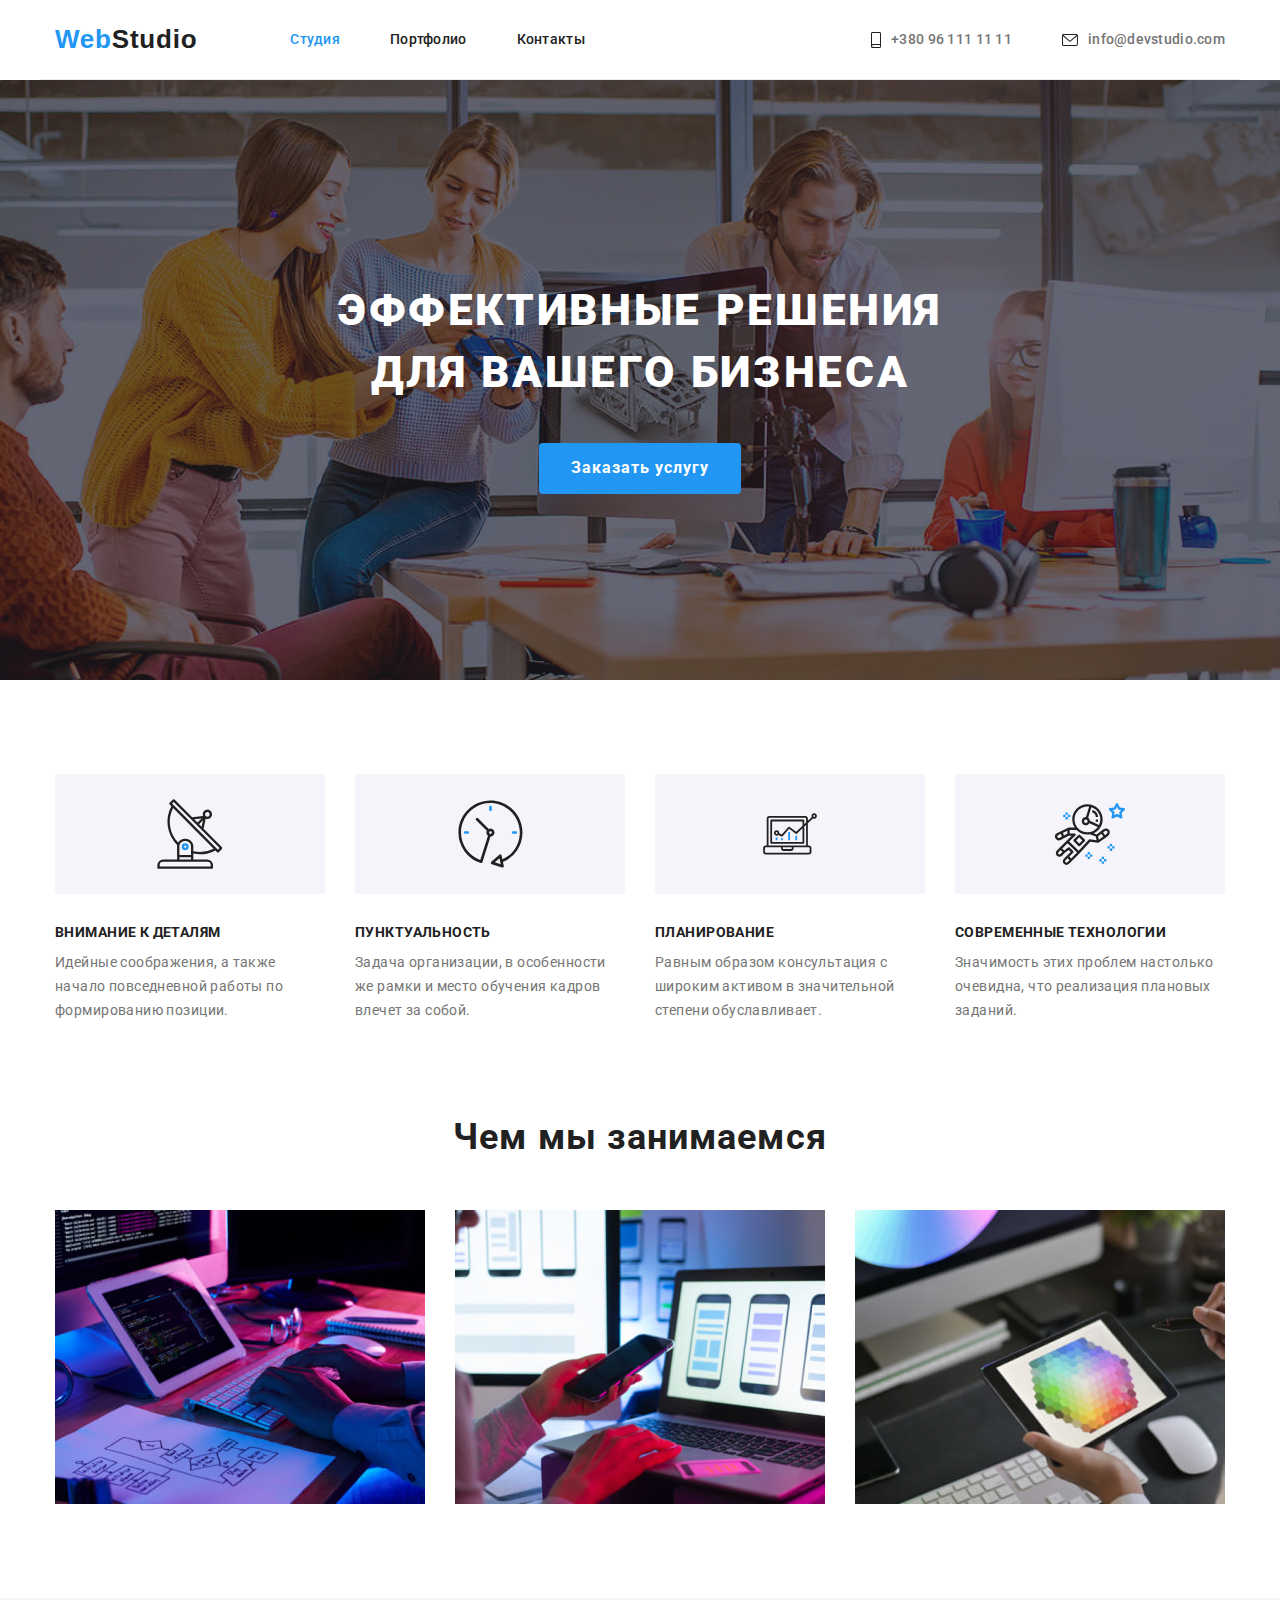
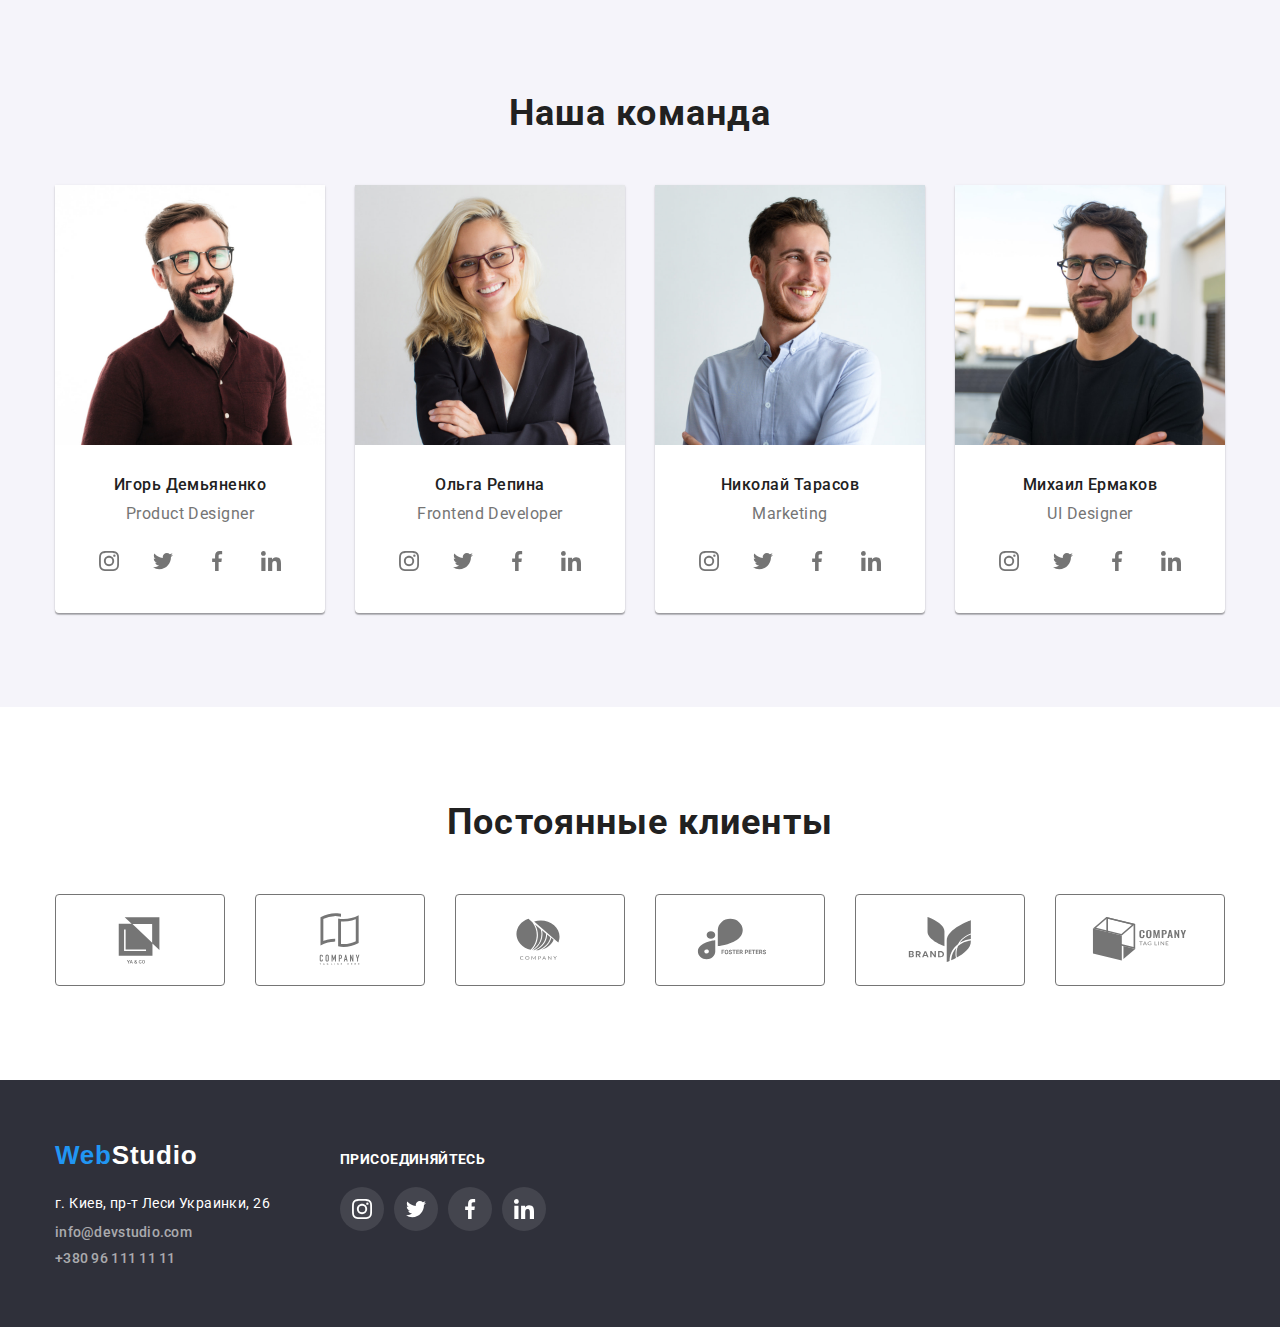
==== index.html @ aa0b72be "Initial commit" ====
<!DOCTYPE html>
<html lang="ru">
  <head>
    <link rel="preconnect" href="https://fonts.googleapis.com" />
    <link rel="preconnect" href="https://fonts.gstatic.com" crossorigin />
    <link
      href="https://fonts.googleapis.com/css2?family=Raleway:wght@700&family=Roboto:wght@400;500;700;900&display=swap"
      rel="stylesheet"
    />
    <link
      rel="stylesheet"
      href="https://cdnjs.cloudflare.com/ajax/libs/modern-normalize/1.1.0/modern-normalize.css"
      integrity="sha512-Y0MM+V6ymRKN2zStTqzQ227DWhhp4Mzdo6gnlRnuaNCbc+YN/ZH0sBCLTM4M0oSy9c9VKiCvd4Jk44aCLrNS5Q=="
      crossorigin="anonymous"
      referrerpolicy="no-referrer"
    />
    <link rel="stylesheet" href="./css/styles.css" />
    <title>WebStudio - Студия дизайна</title>
  </head>
  <body>
    <header class="header container header-container">
      <!-- <div class="container header-container"> -->
      <nav class="header navigation">
        <a class="logo link header" href="/"
          >Web<span class="header-logo">Studio</span></a
        >
        <ul class="header navigation cards">
          <li class="header navigation card">
            <a class="link current" href="index.html">Студия</a>
          </li>
          <li class="header navigation card">
            <a class="link" href="portfolio.html">Портфолио</a>
          </li>
          <li class="header navigation card">
            <a class="link" href="">Контакты</a>
          </li>
        </ul>
      </nav>
      <ul class="header contacts cards">
        <li class="header contacts card">
          <a class="link" href="tel:+380961111111">
            <svg class="contact-icon" width="10" height="16">
              <use href="./images/icons.svg#icon-smartphone"></use>
            </svg>
            +380 96 111 11 11</a
          >
        </li>
        <li class="header contacts card">
          <a class="link" href="mailto:info@devstudio.com">
            <svg class="contact-icon" width="16" height="12">
              <use href="./images/icons.svg#icon-envelope"></use>
            </svg>
            info@devstudio.com</a
          >
        </li>
      </ul>
      <!-- </div> -->
    </header>

    <main>
      <section class="hero">
        <div class="container container-hero">
          <h1 class="hero-title">Эффективные решения для вашего бизнеса</h1>
          <button class="hero-btn" type="button">Заказать услугу</button>
        </div>
      </section>
      <section class="strength-section">
        <div class="container">
          <ul class="strength cards">
            <li class="strength card">
              <div class="strength-div-block">
                <svg class="strength-icon" width="65.32" height="70">
                  <use href="./images/icons.svg#icon-antena"></use>
                </svg>
              </div>
              <h3 class="strength card title">Внимание к деталям</h3>
              <p class="strength card text">
                Идейные соображения, а также начало повседневной работы по
                формированию позиции.
              </p>
            </li>
            <li class="strength card">
              <div class="strength-div-block">
                <svg class="strength-icon" width="66.96" height="70">
                  <use href="./images/icons.svg#icon-clock"></use>
                </svg>
              </div>
              <h3 class="strength card title">Пунктуальность</h3>
              <p class="strength card text">
                Задача организации, в особенности же рамки и место обучения
                кадров влечет за собой.
              </p>
            </li>
            <li class="strength card">
              <div class="strength-div-block">
                <svg class="strength-icon" width="70" height="53.69">
                  <use href="./images/icons.svg#icon-diagram"></use>
                </svg>
              </div>
              <h3 class="strength card title">Планирование</h3>
              <p class="strength card text">
                Равным образом консультация с широким активом в значительной
                степени обуславливает.
              </p>
            </li>
            <li class="strength card">
              <div class="strength-div-block">
                <svg class="strength-icon" width="70" height="70">
                  <use href="./images/icons.svg#icon-astronaut"></use>
                </svg>
              </div>
              <h3 class="strength card title">Современные технологии</h3>
              <p class="strength card text">
                Значимость этих проблем настолько очевидна, что реализация
                плановых заданий.
              </p>
            </li>
          </ul>
        </div>
      </section>
      <section class="we-do we-do-section">
        <div class="container">
          <h2 class="we-do title">Чем мы занимаемся</h2>
          <ul class="we-do cards">
            <li class="we-do card">
              <img
                src="./images/programming.jpg"
                alt="программирование"
                width="370"
              />
            </li>
            <li class="we-do card">
              <img
                src="./images/webaplication.jpg"
                alt="мобильные приложения"
                width="370"
              />
            </li>
            <li class="we-do card">
              <img src="./images/design.jpg" alt="дизайн" width="370" />
            </li>
          </ul>
        </div>
      </section>
      <section class="team team-section">
        <div class="container">
          <h2 class="team title">Наша команда</h2>
          <ul class="team cards">
            <li class="team card item">
              <img
                class="team card img"
                src="./images/igor.jpg"
                alt=""
                width="270"
              />
              <div class="team-card-content">
                <h3 class="team card title">Игорь Демьяненко</h3>
                <p class="team card text">Product Designer</p>
                <ul class="socials list">
                  <li class="socials-item">
                    <a
                      class="socials-link link"
                      href=""
                      target="_blank"
                      rel="noopener noreferrer"
                      aria-label="иконка Instagram"
                    >
                      <svg class="socials-icon" width="20" height="20">
                        <use href="./images/icons.svg#icon-instagram"></use>
                      </svg>
                    </a>
                  </li>
                  <li class="socials-item">
                    <a
                      class="socials-link link"
                      href=""
                      target="_blank"
                      rel="noopener noreferrer"
                      aria-label="иконка Twitter"
                    >
                      <svg class="socials-icon" width="20" height="20">
                        <use href="./images/icons.svg#icon-twitter"></use>
                      </svg>
                    </a>
                  </li>
                  <li class="socials-item">
                    <a
                      class="socials-link link"
                      href=""
                      target="_blank"
                      rel="noopener noreferrer"
                      aria-label="иконка Facebook"
                    >
                      <svg class="socials-icon" width="20" height="20">
                        <use href="./images/icons.svg#icon-facebook"></use>
                      </svg>
                    </a>
                  </li>
                  <li class="socials-item">
                    <a
                      class="socials-link link"
                      href=""
                      target="_blank"
                      rel="noopener noreferrer"
                      aria-label="иконка Linkedin"
                    >
                      <svg class="socials-icon" width="20" height="20">
                        <use href="./images/icons.svg#icon-linkedin"></use>
                      </svg>
                    </a>
                  </li>
                </ul>
              </div>
            </li>
            <li class="team card item">
              <img
                class="team card img"
                src="./images/olga.jpg"
                alt=""
                width="270"
              />
              <div class="team-card-content">
                <h3 class="team card title">Ольга Репина</h3>
                <p class="team card text">Frontend Developer</p>
                <ul class="socials list">
                  <li class="socials-item">
                    <a
                      class="socials-link link"
                      href=""
                      target="_blank"
                      rel="noopener noreferrer"
                      aria-label="иконка Instagram"
                    >
                      <svg class="socials-icon" width="20" height="20">
                        <use href="./images/icons.svg#icon-instagram"></use>
                      </svg>
                    </a>
                  </li>
                  <li class="socials-item">
                    <a
                      class="socials-link link"
                      href=""
                      target="_blank"
                      rel="noopener noreferrer"
                      aria-label="иконка Twitter"
                    >
                      <svg class="socials-icon" width="20" height="20">
                        <use href="./images/icons.svg#icon-twitter"></use>
                      </svg>
                    </a>
                  </li>
                  <li class="socials-item">
                    <a
                      class="socials-link link"
                      href=""
                      target="_blank"
                      rel="noopener noreferrer"
                      aria-label="иконка Facebook"
                    >
                      <svg class="socials-icon" width="20" height="20">
                        <use href="./images/icons.svg#icon-facebook"></use>
                      </svg>
                    </a>
                  </li>
                  <li class="socials-item">
                    <a
                      class="socials-link link"
                      href=""
                      target="_blank"
                      rel="noopener noreferrer"
                      aria-label="иконка Linkedin"
                    >
                      <svg class="socials-icon" width="20" height="20">
                        <use href="./images/icons.svg#icon-linkedin"></use>
                      </svg>
                    </a>
                  </li>
                </ul>
              </div>
            </li>
            <li class="team card item">
              <img
                class="team card img"
                src="./images/nikolaj.jpg"
                alt=""
                width="270"
              />
              <div class="team-card-content">
                <h3 class="team card title">Николай Тарасов</h3>
                <p class="team card text">Marketing</p>
                <ul class="socials list">
                  <li class="socials-item">
                    <a
                      class="socials-link link"
                      href=""
                      target="_blank"
                      rel="noopener noreferrer"
                      aria-label="иконка Instagram"
                    >
                      <svg class="socials-icon" width="20" height="20">
                        <use href="./images/icons.svg#icon-instagram"></use>
                      </svg>
                    </a>
                  </li>
                  <li class="socials-item">
                    <a
                      class="socials-link link"
                      href=""
                      target="_blank"
                      rel="noopener noreferrer"
                      aria-label="иконка Twitter"
                    >
                      <svg class="socials-icon" width="20" height="20">
                        <use href="./images/icons.svg#icon-twitter"></use>
                      </svg>
                    </a>
                  </li>
                  <li class="socials-item">
                    <a
                      class="socials-link link"
                      href=""
                      target="_blank"
                      rel="noopener noreferrer"
                      aria-label="иконка Facebook"
                    >
                      <svg class="socials-icon" width="20" height="20">
                        <use href="./images/icons.svg#icon-facebook"></use>
                      </svg>
                    </a>
                  </li>
                  <li class="socials-item">
                    <a
                      class="socials-link link"
                      href=""
                      target="_blank"
                      rel="noopener noreferrer"
                      aria-label="иконка Linkedin"
                    >
                      <svg class="socials-icon" width="20" height="20">
                        <use href="./images/icons.svg#icon-linkedin"></use>
                      </svg>
                    </a>
                  </li>
                </ul>
              </div>
            </li>
            <li class="team card item">
              <img
                class="team card img"
                src="./images/mikhail.jpg"
                alt=""
                width="270"
              />
              <div class="team-card-content">
                <h3 class="team card title">Михаил Ермаков</h3>
                <p class="team card text">UI Designer</p>
                <ul class="socials list">
                  <li class="socials-item">
                    <a
                      class="socials-link link"
                      href=""
                      target="_blank"
                      rel="noopener noreferrer"
                      aria-label="иконка Instagram"
                    >
                      <svg class="socials-icon" width="20" height="20">
                        <use href="./images/icons.svg#icon-instagram"></use>
                      </svg>
                    </a>
                  </li>
                  <li class="socials-item">
                    <a
                      class="socials-link link"
                      href=""
                      target="_blank"
                      rel="noopener noreferrer"
                      aria-label="иконка Twitter"
                    >
                      <svg class="socials-icon" width="20" height="20">
                        <use href="./images/icons.svg#icon-twitter"></use>
                      </svg>
                    </a>
                  </li>
                  <li class="socials-item">
                    <a
                      class="socials-link link"
                      href=""
                      target="_blank"
                      rel="noopener noreferrer"
                      aria-label="иконка Facebook"
                    >
                      <svg class="socials-icon" width="20" height="20">
                        <use href="./images/icons.svg#icon-facebook"></use>
                      </svg>
                    </a>
                  </li>
                  <li class="socials-item">
                    <a
                      class="socials-link link"
                      href=""
                      target="_blank"
                      rel="noopener noreferrer"
                      aria-label="иконка Linkedin"
                    >
                      <svg class="socials-icon" width="20" height="20">
                        <use href="./images/icons.svg#icon-linkedin"></use>
                      </svg>
                    </a>
                  </li>
                </ul>
              </div>
            </li>
          </ul>
        </div>
      </section>
      <section class="clients-section">
        <div class="container">
          <h2 class="clients title">Постоянные клиенты</h2>
          <ul class="clients list">
            <li class="clients-item">
              <a class="clients-link" href="">
                <svg class="clients-icon" width="106" height="60">
                  <use href="./images/icons.svg#icon-Logo1"></use>
                </svg>
              </a>
            </li>
            <li class="clients-item">
              <a class="clients-link" href="">
                <svg class="clients-icon" width="106" height="60">
                  <use href="./images/icons.svg#icon-Logo2"></use>
                </svg>
              </a>
            </li>
            <li class="clients-item">
              <a class="clients-link" href="">
                <svg class="clients-icon" width="106" height="60">
                  <use href="./images/icons.svg#icon-Logo3"></use>
                </svg>
              </a>
            </li>
            <li class="clients-item">
              <a class="clients-link" href="">
                <svg class="clients-icon" width="106" height="60">
                  <use href="./images/icons.svg#icon-Logo4"></use>
                </svg>
              </a>
            </li>
            <li class="clients-item">
              <a class="clients-link" href="">
                <svg class="clients-icon" width="106" height="60">
                  <use href="./images/icons.svg#icon-Logo5"></use>
                </svg>
              </a>
            </li>
            <li class="clients-item">
              <a class="clients-link" href="">
                <svg class="clients-icon" width="106" height="60">
                  <use href="./images/icons.svg#icon-Logo6"></use>
                </svg>
              </a>
            </li>
          </ul>
        </div>
      </section>
    </main>
    <footer class="bttm">
      <div class="container footer-container">
        <div class="footer-container-adress">
          <a class="logo link footer" href="/"
            >Web<span class="footer-logo">Studio</span></a
          >
          <address class="footer-adress">
            г. Киев, пр-т Леси Украинки, 26
          </address>
          <ul class="footer contacts cards">
            <li class="footer contacts card">
              <a class="link" href="mailto:info@devstudio.com"
                >info@devstudio.com</a
              >
            </li>
            <li class="footer contacts card">
              <a class="link" href="tel:+380961111111">+380 96 111 11 11</a>
            </li>
          </ul>
        </div>
        <div class="footer-container-socials">
          <h3 class="footer-social-title">присоединяйтесь</h3>
          <ul class="footer socials list">
            <li class="footer-socials-item">
              <a
                class="footer-socials-link link"
                href=""
                target="_blank"
                rel="noopener noreferrer"
                aria-label="иконка Instagram"
              >
                <svg class="footer-socials-icon" width="20" height="20">
                  <use href="./images/icons.svg#icon-instagram"></use>
                </svg>
              </a>
            </li>
            <li class="footer-socials-item">
              <a
                class="footer-socials-link link"
                href=""
                target="_blank"
                rel="noopener noreferrer"
                aria-label="иконка Twitter"
              >
                <svg class="footer-socials-icon" width="20" height="20">
                  <use href="./images/icons.svg#icon-twitter"></use>
                </svg>
              </a>
            </li>
            <li class="footer-socials-item">
              <a
                class="footer-socials-link link"
                href=""
                target="_blank"
                rel="noopener noreferrer"
                aria-label="иконка Facebook"
              >
                <svg class="footer-socials-icon" width="20" height="20">
                  <use href="./images/icons.svg#icon-facebook"></use>
                </svg>
              </a>
            </li>
            <li class="footer-socials-item">
              <a
                class="footer-socials-link link"
                href=""
                target="_blank"
                rel="noopener noreferrer"
                aria-label="иконка Linkedin"
              >
                <svg class="footer-socials-icon" width="20" height="20">
                  <use href="./images/icons.svg#icon-linkedin"></use>
                </svg>
              </a>
            </li>
          </ul>
        </div>
      </div>
    </footer>
  </body>
</html>
---- css/styles.css ----
:root {
  --text-color: #212121;
  --active-color: #2196f3;
  --button-background: #f5f4fa;
  --button-txt: #fff;
  --dark-background: #2f303a;
  --ordinary-text: #757575;
  --works-border: #eeeeee;
  --header-border: #ececec;
}

/* border-box all over this hw*/
*,
*::before,
*::after {
  box-sizing: border-box;
}

body {
  color: var(--text-color);
  font-family: "Roboto", sans-serif;
}

/* title, text, background and other */
.we-do.title,
.team.title {
  font-weight: 700;
  font-size: 36px;
  line-height: 1.2;
  text-align: center;
  letter-spacing: 0.03em;
}
.team.card.title {
  font-weight: 500;
  font-size: 16px;
  line-height: 1.2;
  text-align: center;
  letter-spacing: 0.03em;
}
.team.card.text {
  /* display: inline-block;
  min-width:270px; */
  font-size: 16px;
  line-height: 1.2;
  text-align: center;
  letter-spacing: 0.03em;
  text-transform: none;
  color: var(--ordinary-text);
  margin-bottom: 16px;
}
.hero-title {
  font-weight: 900;
  font-size: 44px;
  line-height: 1.4;
  text-align: center;
  letter-spacing: 0.06em;
  text-transform: uppercase;
}
.strength.card.text {
  font-size: 14px;
  line-height: 1.7;
  letter-spacing: 0.03em;
  color: var(--ordinary-text);
}

.tile-title {
  font-weight: 700;
  font-size: 18px;
  line-height: 2;
  letter-spacing: 0.06em;
  color: var(--text-color);
}
.works.card.text {
  font-size: 16px;
  line-height: 1.9;
  letter-spacing: 0.03em;
  color: var(--ordinary-text);
}

.card {
  list-style-type: none;
}
.bttm {
  background-color: var(--dark-background);
}
.bttm,
.hero {
  /* background-color: var(--dark-background); */
  color: var(--button-txt);
}
.hero {
  margin-left:auto;
  margin-right: auto;
  max-width: 1600px;
  height: 600px;
  background-image: 
  linear-gradient(to right,rgba(47, 48, 58, 0.4),rgba(47, 48, 58, 0.4)),
  url(../images/Imghero-2.jpg);
  background-repeat: no-repeat;
  background-position: center;
}
.strength.card.title {
  font-weight: 700;
  font-size: 14px;
  line-height: 1.2;
  letter-spacing: 0.03em;
}

.hero-title,
.strength.card.title {
  text-transform: uppercase;
}

/*all that connected to links*/
.header.contacts.card > .link {
  color: var(--ordinary-text);
}
.footer.contacts.card > .link:hover,
.footer.contacts.card > .link:focus,
.header.contacts.card > .link:hover,
.header.contacts.card > .link:focus,
.link:hover,
.link:focus,
.link.current {
  color: var(--active-color);
  --color1: var(--active-color);
}
.footer.contacts.card > .link {
  color: rgba(255, 255, 255, 0.6);
}
.link {
  display: flex;
  align-items: center;
  color: var(--text-color);
  text-decoration: none;
  font-weight: 500;
  font-size: 14px;
  line-height: 1.2;
  letter-spacing: 0.02em;
}
.logo-link {
  text-decoration: none;
}

/* all about logo*/
.logo,
.header-logo,
.footer-logo {
  font-family: "Ralway", sans-serif;
  font-weight: 700;
  font-size: 26px;
  line-height: 1.2;
  letter-spacing: 0.03em;
}
.logo {
  color: var(--active-color);
}
.header-logo {
  color: var(--text-color);
}
.footer-logo {
  color: var(--button-txt);
}

/* all about header and footer */
.header .card.footer .card {
  font-weight: 500;
  font-size: 14px;
  line-height: 1.2;
  letter-spacing: 0.02em;
}
.footer .card {
  font-size: 14px;
  line-height: 1.7;
  letter-spacing: 0.03em;
}
.footer-adress {
  font-style: normal;
  font-size: 14px;
  line-height: 1.7;
  letter-spacing: 0.03em;
  color: var(--button-txt);
}

/* all about buttons */
.btn,
.hero-btn {
  font-family: inherit;
  font-weight: 500;
  font-size: 16px;
  line-height: 1.6;
  text-align: center;
  letter-spacing: 0.03em;
  background-color: var(--button-background);
  border: 0px;
  border-radius: 4px;
  cursor: pointer;
}
.btn:hover,
.btn:focus,
.hero-btn {
  background-color: var(--active-color);
  color: var(--button-txt);
}
.btn:hover,
.btn:focus {
  box-shadow: 0px 3px 1px rgba(0, 0, 0, 0.1), 0px 1px 2px rgba(0, 0, 0, 0.08),
    0px 2px 2px rgba(0, 0, 0, 0.12);
}
.hero-btn {
  font-family: inherit;
  font-weight: 700;
  font-size: 16px;
  line-height: 1.9;
  text-align: center;
  letter-spacing: 0.06em;
  color: var(--button-txt);
}

/* для домашнего задания номер 3*/
/* styles for index.html */
h1,
h2,
h3,
h4,
h5,
h6,
p {
  margin: 0;
}

ul {
  list-style: none;
  padding: 0;
  margin: 0;
}

img {
  display: block;
}
.container {
  /* outline: solid tomato; */
  width: 1200px;
  padding-left: 15px;
  padding-right: 15px;
  margin: 0 auto;
}
.header-container {
  display: flex;
  align-items: center;
  border-bottom: 1px solid var(--header-border);
}
.header.navigation {
  display: flex;
  align-items: center;
}
.logo.link.header {
  padding-top: 24px;
  padding-bottom: 24px;
  margin-right: 93px;
}

.header.navigation.card {
  margin-right: 50px;
}
.header.navigation.card:last-child {
  margin-right: 0px;
}
.header.contacts.cards {
  display: flex;
  margin-left: auto;
}
.header.contacts.card {
  margin-right: 50px;
}
.header.contacts.card:last-child {
  margin-right: 0;
}
.hero {
  padding-top: 200px;
  padding-bottom: 200px;
}

.hero-title {
  width: 696px;
  margin-bottom: 40px;
  margin-left: auto;
  margin-right: auto;
}
.hero-btn {
  display: block;
  padding: 10px 32px;
  margin-left: auto;
  margin-right: auto;
}
.strength-section {
  padding-top: 94px;
  padding-bottom: 94px;
}
.strength.cards {
  display: flex;
}
.strength.card {
  width: 270px;
  margin-right: 30px;
}
.strength.card:last-child {
  margin-right: 0;
}
.strength.card.title {
  display: block;
  margin-bottom: 10px;
}
.we-do.title {
  display: block;
  margin-bottom: 50px;
}
.we-do.cards {
  display: flex;
}
.we-do.card {
  margin-right: 30px;
}
.we-do.card:last-child {
  margin-right: 0;
}
.we-do-section {
  padding-bottom: 94px;
}
.team-section {
  background-color: #f5f4fa;
  padding-top: 94px;
  padding-bottom: 94px;
}
.team.title {
  margin-bottom: 50px;
}
.team.cards {
  display: flex;
}
.team.card.item {
  background-color: var(--button-txt);
  margin-right: 30px;
  box-shadow: 0px 1px 3px rgba(0, 0, 0, 0.12), 0px 1px 1px rgba(0, 0, 0, 0.14),
    0px 2px 1px rgba(0, 0, 0, 0.2);
  border-radius: 0px 0px 4px 4px;
}
.team.card:last-child {
  margin-right: 0;
}
.team-card-content {
  padding-top: 30px;
  padding-bottom: 30px;
}
/* .team.card.img {
  margin-bottom: 30px;
} */
.team.card.title {
  margin-bottom: 10px;
}
/* .team.card.text {
  margin-bottom: 30px;
} */
.bttm {
  padding-top: 60px;
  padding-bottom: 60px;
}
.logo.link.footer {
  display: block;
  margin-bottom: 20px;
}
.footer-adress {
  margin-bottom: 9px;
}
.footer.contacts.card {
  display: block;
  margin-bottom: 9px;
}

.footer.contacts.card:last-child {
  margin-bottom: 0;
}

/* styles for portfolio.html */
.section-works {
  padding-top: 94px;
  padding-bottom: 94px;
}
.works.filters.cards {
  display: flex;
  justify-content: center;
  align-items: center;
}
.works.filters.card {
  margin-right: 8px;
}
.works.filters.card:last-child {
  margin-right: 0;
}
.filter-btn {
  padding-top: 6px;
  padding-right: 22px;
  padding-bottom: 6px;
  padding-left: 22px;
}

.works.cards {
  display: flex;
  flex-wrap: wrap;
  justify-content: center;
  padding-bottom: 56px;
}
.card-border {
  padding-left: 24px;
  padding-right: 24px;
  padding-top: 20px;
  padding-bottom: 20px;
  border-right: 1px solid var(--works-border);
  border-left: 1px solid var(--works-border);
  border-bottom: 1px solid var(--works-border);
}
.works.card.item {
  margin-right: 30px;
  margin-bottom: 30px;
}
.works.card.item:nth-child(3n) {
  margin-right: 0;
}
.works.card.item:nth-last-child(-n + 3) {
  margin-bottom: 0;
}
.tile-title {
  margin-bottom: 4px;
}

/* Home work 4*/
.contacts.card {
  display: flex;
  align-items: center;
  justify-content: center;
}
/* .studio-contacts-link:hover{
  color:var(--active-color);
} */
.contact-icon {
  display: inline-block;
  fill: var(--ordinary-text);
  margin-right: 10px;
}
.socials.list {
  display: flex;
  justify-content: center;
  align-items: center;
}
.socials-item:not(:last-child) {
  margin-right: 10px;
}
.socials-link {
  display: flex;
  align-items: center;
  justify-content: center;

  width: 44px;
  height: 44px;

  background-color: var(--button-txt);
  fill: var(--ordinary-text);

  border-radius: 50%;
}
/* .social-icon{
  fill: var(--ordinary-text);
} */
.socials-link:hover,
.socials-link:focus {
  background-color: var(--active-color);
}
.socials-link:hover .socials-icon,
.socials-link:focus .socials-icon {
  fill: var(--button-txt);
}
.clients.title {
  margin-bottom: 50px;
  font-weight: 700;
  font-size: 36px;
  line-height: 1.2;
  text-align: center;
  letter-spacing: 0.03em;
}

.clients.list {
  display: flex;
  /*   align-items: center;
  justify-content: center; */
}
.clients-link {
  display: flex;
  align-items: center;
  justify-content: center;

  width: 170px;
  height: 92px;

  border: 1px solid var(--ordinary-text);
  border-radius: 4px;
}

.clients-link:hover {
  border-color: var(--active-color);
}

.clients-icon {
  fill: var(--ordinary-text);
}

.clients-link:hover .clients-icon,
.clients-link:focus .clients-icon {
  fill: var(--active-color);
}

.clients-section {
  padding-top: 94px;
  padding-bottom: 94px;
}
.clients-item:not(:last-child) {
  margin-right: 30px;
}
.strength-div-block {
  display: flex;
  /* width: 270px; */
  height: 120px;
  margin-bottom:30px;
  align-items: center;
  justify-content: center;
  border-radius: 4px;
  background: var(--button-background);
}
/* .strength-div-block:not(:last-child) {
  margin-right: 30px;
} */
/* .strength-div-block:not(:last-child) {
  margin-bottom: 30px;
} */
.footer-container {
  display: flex;
  align-items: baseline;
}
.footer-container-adress {
  margin-right: 70px;
}
.footer-social-title {
  /* display: block; */
  /*   font-family: "Roboto", sans-serif;
  font-style: normal; */
  /* padding-top: 12px; */
  margin-bottom: 20px;
  font-weight: 700;
  font-size: 14px;
  line-height: 16px;
  letter-spacing: 0.03em;
  text-transform: uppercase;
}
.footer.socials.list {
  display: flex;
  justify-content: center;
  align-items: center;
}
.footer-socials-item:not(:last-child) {
  margin-right: 10px;
}
.footer-socials-link {
  display: flex;
  align-items: center;
  justify-content: center;

  width: 44px;
  height: 44px;

  background-color: rgba(255, 255, 255, 0.1);
  fill: var(--dark-background);

  border-radius: 50%;
}
.footer-socials-icon {
  fill: var(--button-txt);
}
.footer-socials-link:hover,
.footer-socials-link:focus {
  background-color: var(--active-color);
}
.footer-socials-link:hover .footer-socials-icon,
.footer-socials-link:focus .footer-socials-icon {
  fill: var(--button-txt);
}

.link.works-card-link{
  display: block;
}
.link.works-card-link:hover,
.link.works-card-link:focus {
  box-shadow: 0px 1px 1px rgba(0, 0, 0, 0.12), 0px 4px 4px rgba(0, 0, 0, 0.06),
    1px 4px 6px rgba(0, 0, 0, 0.16);
}
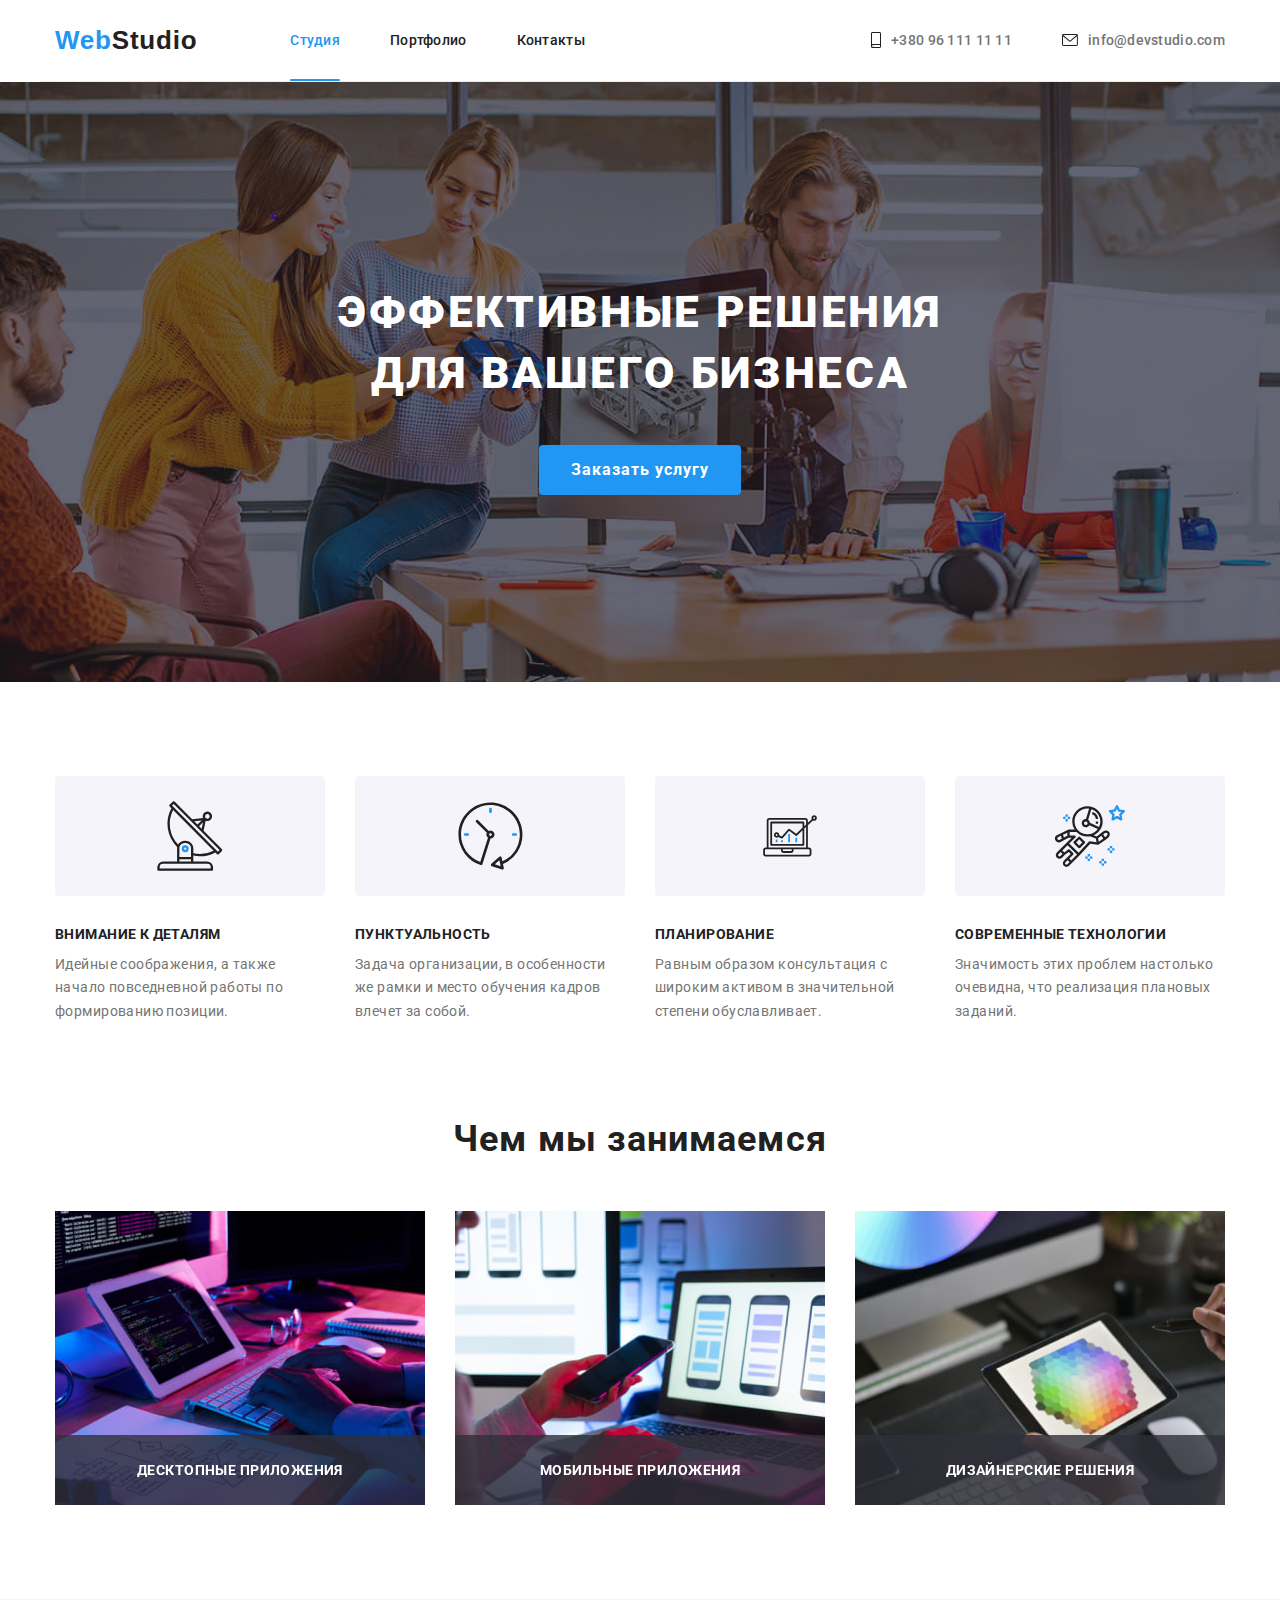
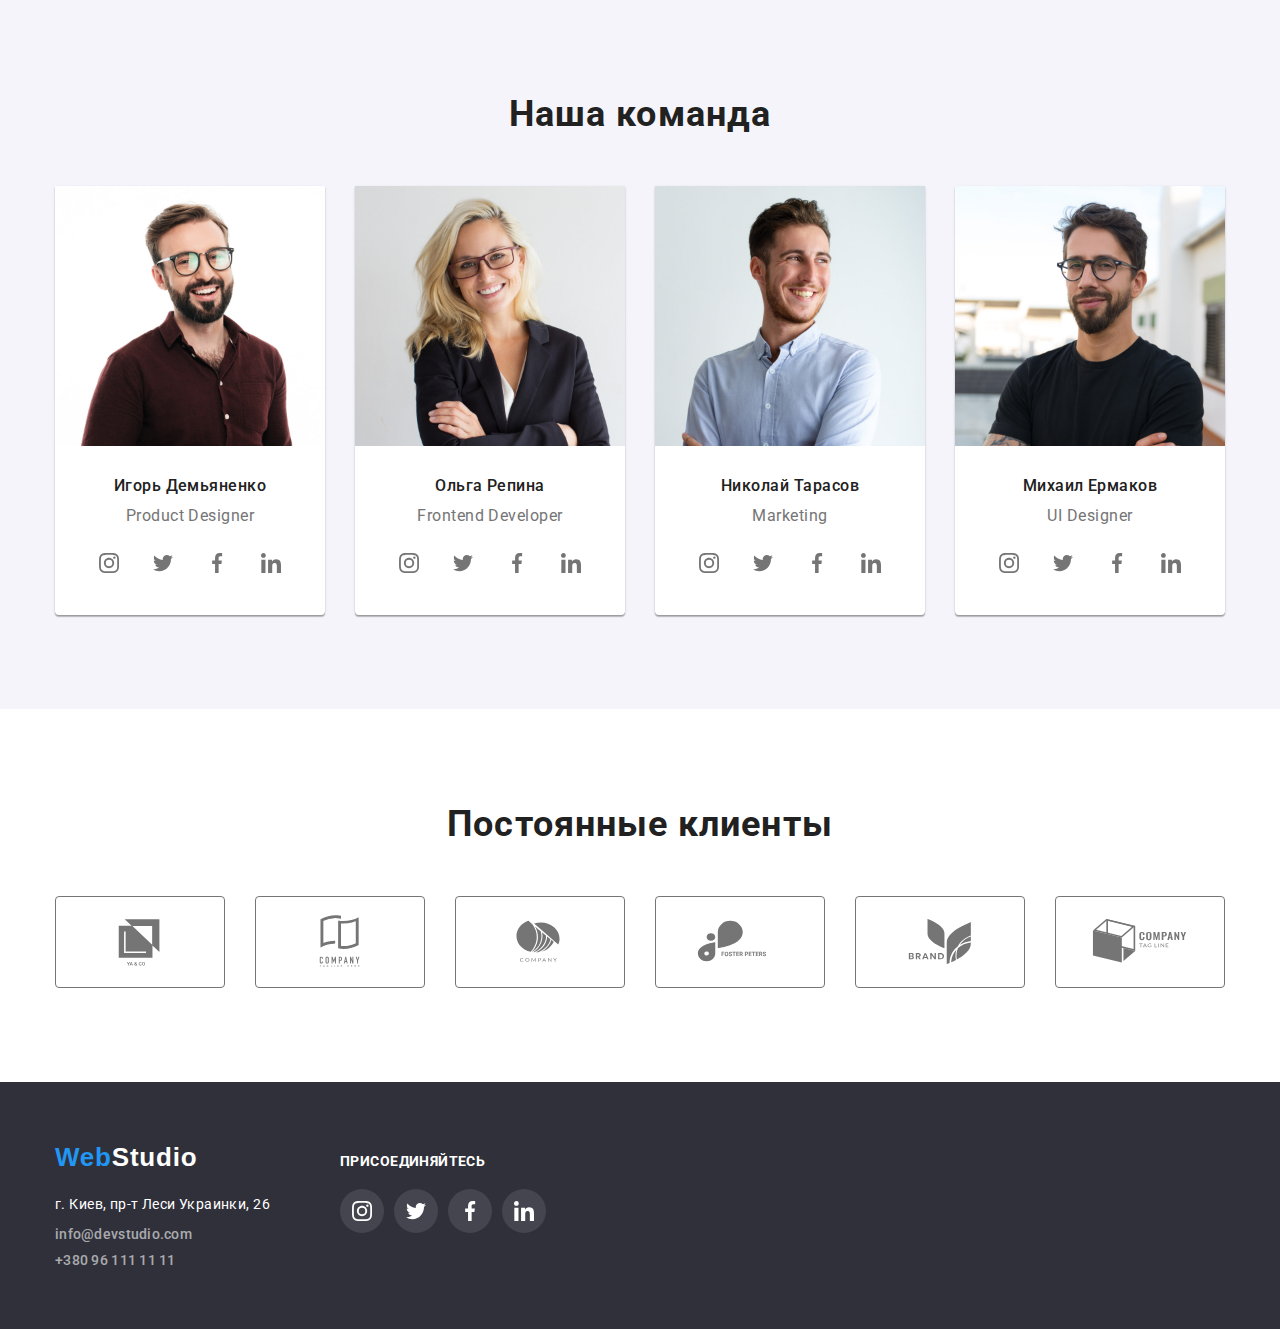
==== commit 961d9a30: "major change" ====
--- a/index.html
+++ b/index.html
@@ -26,19 +26,19 @@
         >
         <ul class="header navigation cards">
           <li class="header navigation card">
-            <a class="link current" href="index.html">Студия</a>
+            <a class="nav-link link current" href="index.html">Студия</a>
           </li>
           <li class="header navigation card">
-            <a class="link" href="portfolio.html">Портфолио</a>
+            <a class="nav-link link" href="portfolio.html">Портфолио</a>
           </li>
           <li class="header navigation card">
-            <a class="link" href="">Контакты</a>
+            <a class="nav-link link" href="">Контакты</a>
           </li>
         </ul>
       </nav>
       <ul class="header contacts cards">
         <li class="header contacts card">
-          <a class="link" href="tel:+380961111111">
+          <a class="contact-link link" href="tel:+380961111111">
             <svg class="contact-icon" width="10" height="16">
               <use href="./images/icons.svg#icon-smartphone"></use>
             </svg>
@@ -46,7 +46,7 @@
           >
         </li>
         <li class="header contacts card">
-          <a class="link" href="mailto:info@devstudio.com">
+          <a class="contact-link link" href="mailto:info@devstudio.com">
             <svg class="contact-icon" width="16" height="12">
               <use href="./images/icons.svg#icon-envelope"></use>
             </svg>
@@ -61,9 +61,14 @@
       <section class="hero">
         <div class="container container-hero">
           <h1 class="hero-title">Эффективные решения для вашего бизнеса</h1>
-          <button class="hero-btn" type="button">Заказать услугу</button>
+          <button data-modal-open class="hero-btn" type="button">Заказать услугу</button>
         </div>
       </section>
+      <div class="modal-backdrop is-hidden" data-modal>
+        <div class="modal-view">
+          <button data-modal-close>close</button>
+        </div>
+      </div>
       <section class="strength-section">
         <div class="container">
           <ul class="strength cards">
@@ -125,9 +130,10 @@
             <li class="we-do card">
               <img
                 src="./images/programming.jpg"
-                alt="программирование"
+                alt="десктопные приложения"
                 width="370"
               />
+              <p class="we-do-card-text">десктопные приложения</p>
             </li>
             <li class="we-do card">
               <img
@@ -135,9 +141,14 @@
                 alt="мобильные приложения"
                 width="370"
               />
+              <p class="we-do-card-text">мобильные приложения</p>
             </li>
             <li class="we-do card">
-              <img src="./images/design.jpg" alt="дизайн" width="370" />
+              <img
+                src="./images/design.jpg" 
+                alt="дизайнерские решения" 
+                width="370" />
+                <p class="we-do-card-text">дизайнерские решения</p>
             </li>
           </ul>
         </div>
@@ -542,5 +553,6 @@
         </div>
       </div>
     </footer>
+    <script src="./js/modal.js"></script>
   </body>
 </html>
--- a/css/styles.css
+++ b/css/styles.css
@@ -37,9 +37,7 @@
   text-align: center;
   letter-spacing: 0.03em;
 }
-.team.card.text {
-  /* display: inline-block;
-  min-width:270px; */
+.team.card.text{
   font-size: 16px;
   line-height: 1.2;
   text-align: center;
@@ -129,7 +127,7 @@
   color: rgba(255, 255, 255, 0.6);
 }
 .link {
-  display: flex;
+  display: block;
   align-items: center;
   color: var(--text-color);
   text-decoration: none;
@@ -261,6 +259,11 @@
 }
 
 .header.navigation.card {
+  /*hw5*/ 
+  display: block;
+/*   padding-top: 32px;
+  padding-bottom:32px; */
+  /*hw5*/
   margin-right: 50px;
 }
 .header.navigation.card:last-child {
@@ -352,15 +355,9 @@
   padding-top: 30px;
   padding-bottom: 30px;
 }
-/* .team.card.img {
-  margin-bottom: 30px;
-} */
 .team.card.title {
   margin-bottom: 10px;
 }
-/* .team.card.text {
-  margin-bottom: 30px;
-} */
 .bttm {
   padding-top: 60px;
   padding-bottom: 60px;
@@ -439,9 +436,7 @@
   align-items: center;
   justify-content: center;
 }
-/* .studio-contacts-link:hover{
-  color:var(--active-color);
-} */
+
 .contact-icon {
   display: inline-block;
   fill: var(--ordinary-text);
@@ -468,9 +463,6 @@
 
   border-radius: 50%;
 }
-/* .social-icon{
-  fill: var(--ordinary-text);
-} */
 .socials-link:hover,
 .socials-link:focus {
   background-color: var(--active-color);
@@ -490,8 +482,6 @@
 
 .clients.list {
   display: flex;
-  /*   align-items: center;
-  justify-content: center; */
 }
 .clients-link {
   display: flex;
@@ -527,7 +517,6 @@
 }
 .strength-div-block {
   display: flex;
-  /* width: 270px; */
   height: 120px;
   margin-bottom:30px;
   align-items: center;
@@ -535,12 +524,7 @@
   border-radius: 4px;
   background: var(--button-background);
 }
-/* .strength-div-block:not(:last-child) {
-  margin-right: 30px;
-} */
-/* .strength-div-block:not(:last-child) {
-  margin-bottom: 30px;
-} */
+
 .footer-container {
   display: flex;
   align-items: baseline;
@@ -549,10 +533,7 @@
   margin-right: 70px;
 }
 .footer-social-title {
-  /* display: block; */
-  /*   font-family: "Roboto", sans-serif;
-  font-style: normal; */
-  /* padding-top: 12px; */
+
   margin-bottom: 20px;
   font-weight: 700;
   font-size: 14px;
@@ -601,3 +582,127 @@
   box-shadow: 0px 1px 1px rgba(0, 0, 0, 0.12), 0px 4px 4px rgba(0, 0, 0, 0.06),
     1px 4px 6px rgba(0, 0, 0, 0.16);
 }
+/* домашнее задание 5*/
+.nav-link{
+  padding-top:32px;
+  padding-bottom:32px;
+}
+
+.header.navigation.card > .link.current{
+  position: relative;
+}
+.header.navigation.card > .link.current::after{
+  position:absolute;
+  bottom:0;
+  left:0;
+
+  content: '';
+  display:block;
+  width:100%;
+  height:2px;
+  background-color:var(--active-color);
+  border-radius:2px;
+}
+.contact-link{
+  display: flex;
+  align-items: center;
+  justify-content: center;
+}
+
+.we-do .card{
+  position: relative;
+}
+
+.we-do.card::before{
+  position:absolute;
+  bottom:0;
+  left:0;
+  content:"";
+  width:100%;
+  display:block;
+  height:70px;
+  margin:0;
+  background-color:rgba(47, 48, 58, 0.8);
+}
+/* .we-do.card {
+  display: flex;
+  align-items:center;
+  justify-content:center;
+} */
+.we-do-card-text{
+position:absolute; 
+width: 100%;
+padding-top:27px;
+padding-bottom:27px;
+bottom:0;
+left:0;
+display:block;
+font-family: 'Roboto';
+font-style: normal;
+font-weight: 700;
+font-size: 14px;
+line-height: 16px;
+text-align: center;
+letter-spacing: 0.03em;
+text-transform: uppercase;
+color:var(--button-txt);
+}
+.work-card-thumb{
+  position:relative;
+  overflow: hidden;
+}
+.work-card-overlay{
+  position: absolute;
+  width: 100%;
+  height:100%;
+  background-color:rgba(33, 150, 243, 0.9);
+  
+  top:0;
+  left:0;
+  
+  transform: translateY(100%);
+  transition: transform 250ms cubic-bezier(0.4, 0, 0.2, 1)
+
+}
+.word-card-overlay-text{
+  display:block;
+  padding-left:24px;
+  padding-top:63px;
+  padding-right:24px;
+  padding-bottom:63px;
+  
+  font-size: 18px;
+  line-height: 1.56;
+  letter-spacing: 0.03em;
+  color:var(--button-txt);
+}
+.work-card-thumb:hover,
+.works-card-link:hover .work-card-overlay,
+.work-card-thumb:focus,
+.works-card-link:focus .work-card-overlay
+{
+  transform: translateY(0);
+}
+.modal-backdrop{
+  position:fixed;
+  top:0;
+  left:0;
+  width: 100%;
+  height: 100%;
+  background-color: rgba(0, 0, 0, 0.2);
+}
+.modal-backdrop.is-hidden{
+  opacity:0;
+  pointer-events: none;
+}
+.modal-view{
+  position:absolute;
+  top:50%;
+  left:50%;
+  transform:translate(-50%,-50%);
+
+  width: 528px;
+  height: 581px;
+
+  background-color:var(--button-txt)
+}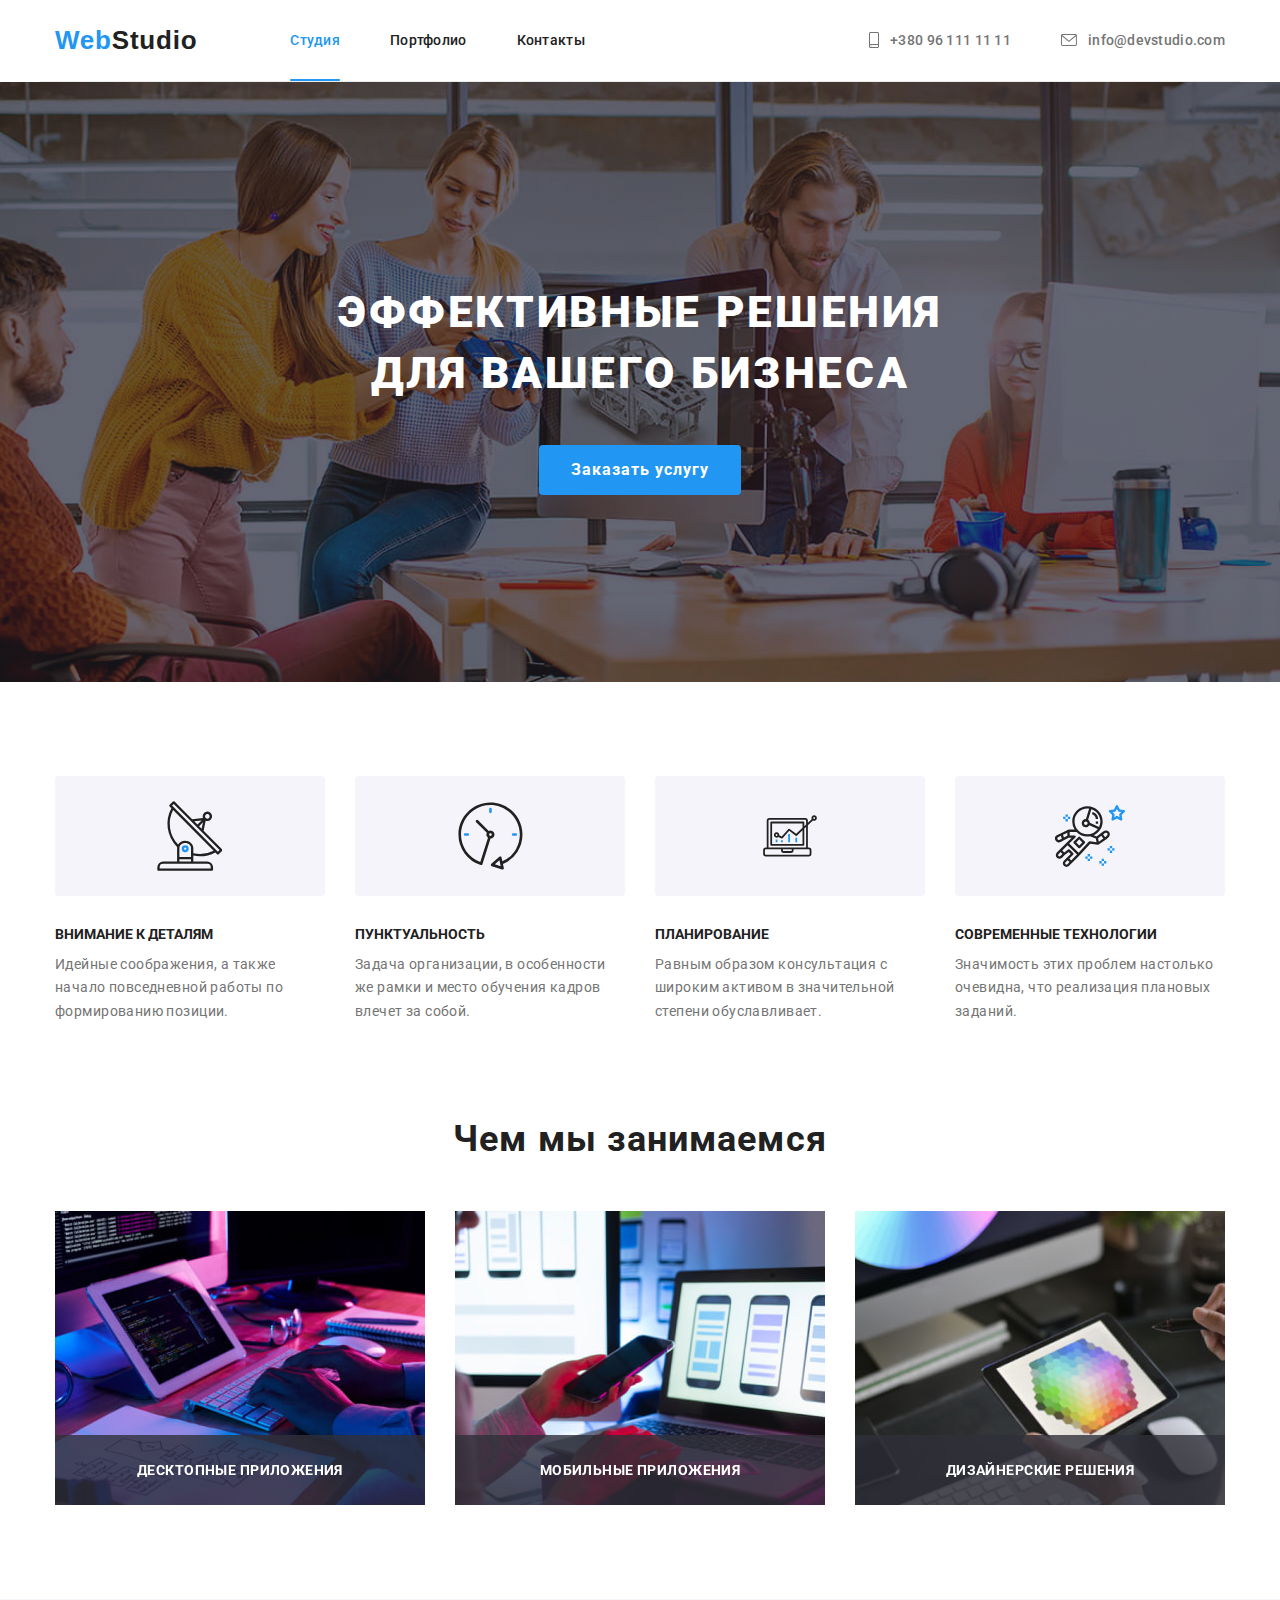
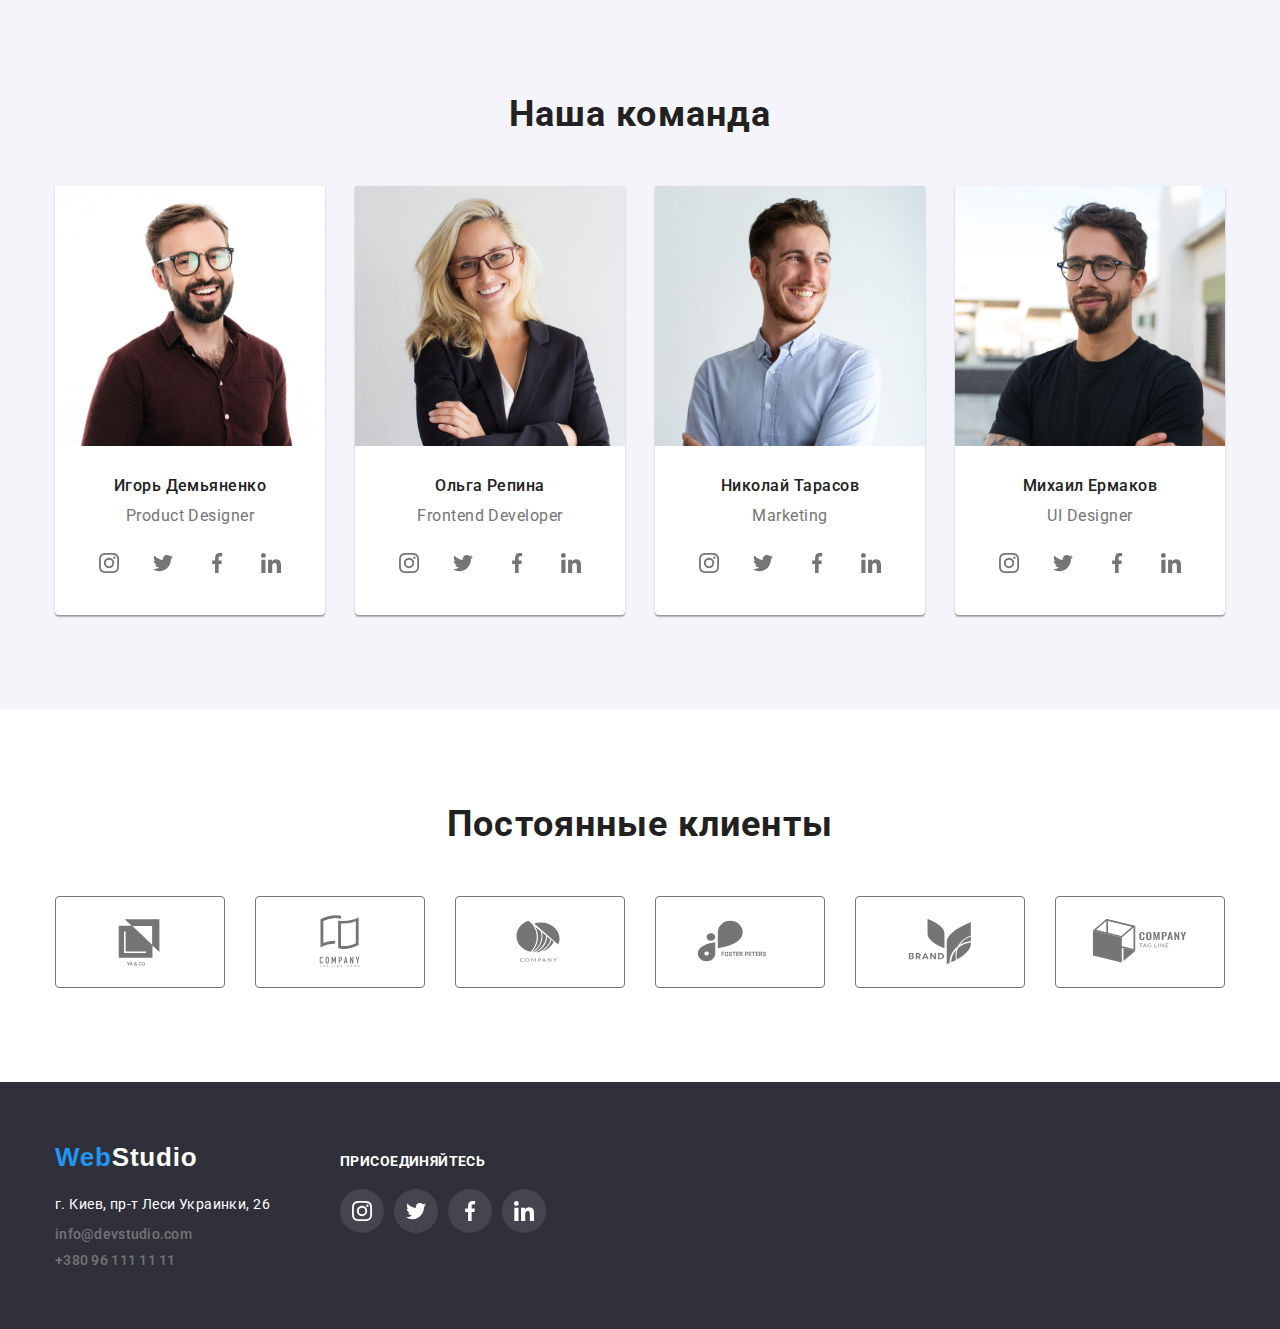
==== commit c84416e5: "Major changes" ====
--- a/index.html
+++ b/index.html
@@ -38,7 +38,7 @@
       </nav>
       <ul class="header contacts cards">
         <li class="header contacts card">
-          <a class="contact-link link" href="tel:+380961111111">
+          <a class="contact-link" href="tel:+380961111111">
             <svg class="contact-icon" width="10" height="16">
               <use href="./images/icons.svg#icon-smartphone"></use>
             </svg>
@@ -46,7 +46,7 @@
           >
         </li>
         <li class="header contacts card">
-          <a class="contact-link link" href="mailto:info@devstudio.com">
+          <a class="contact-link" href="mailto:info@devstudio.com">
             <svg class="contact-icon" width="16" height="12">
               <use href="./images/icons.svg#icon-envelope"></use>
             </svg>
@@ -61,12 +61,18 @@
       <section class="hero">
         <div class="container container-hero">
           <h1 class="hero-title">Эффективные решения для вашего бизнеса</h1>
-          <button data-modal-open class="hero-btn" type="button">Заказать услугу</button>
+          <button data-modal-open class="hero-btn" type="button">
+            Заказать услугу
+          </button>
         </div>
       </section>
       <div class="modal-backdrop is-hidden" data-modal>
         <div class="modal-view">
-          <button data-modal-close>close</button>
+          <button data-modal-close class="modal-view-close">
+            <svg class="close-icon" width="11" height="11">
+              <use href="./images/icons.svg#icon-close"></use>
+            </svg>
+          </button>
         </div>
       </div>
       <section class="strength-section">
@@ -145,10 +151,11 @@
             </li>
             <li class="we-do card">
               <img
-                src="./images/design.jpg" 
-                alt="дизайнерские решения" 
-                width="370" />
-                <p class="we-do-card-text">дизайнерские решения</p>
+                src="./images/design.jpg"
+                alt="дизайнерские решения"
+                width="370"
+              />
+              <p class="we-do-card-text">дизайнерские решения</p>
             </li>
           </ul>
         </div>
@@ -167,55 +174,55 @@
               <div class="team-card-content">
                 <h3 class="team card title">Игорь Демьяненко</h3>
                 <p class="team card text">Product Designer</p>
-                <ul class="socials list">
-                  <li class="socials-item">
-                    <a
-                      class="socials-link link"
+                <ul class="team-socials-list">
+                  <li class="team-socials-item">
+                    <a
+                      class="team-socials-link"
                       href=""
                       target="_blank"
                       rel="noopener noreferrer"
                       aria-label="иконка Instagram"
                     >
-                      <svg class="socials-icon" width="20" height="20">
+                      <svg class="team-socials-icon" width="20" height="20">
                         <use href="./images/icons.svg#icon-instagram"></use>
                       </svg>
                     </a>
                   </li>
-                  <li class="socials-item">
-                    <a
-                      class="socials-link link"
+                  <li class="team-socials-item">
+                    <a
+                      class="team-socials-link"
                       href=""
                       target="_blank"
                       rel="noopener noreferrer"
                       aria-label="иконка Twitter"
                     >
-                      <svg class="socials-icon" width="20" height="20">
+                      <svg class="team-socials-icon" width="20" height="20">
                         <use href="./images/icons.svg#icon-twitter"></use>
                       </svg>
                     </a>
                   </li>
-                  <li class="socials-item">
-                    <a
-                      class="socials-link link"
+                  <li class="team-socials-item">
+                    <a
+                      class="team-socials-link"
                       href=""
                       target="_blank"
                       rel="noopener noreferrer"
                       aria-label="иконка Facebook"
                     >
-                      <svg class="socials-icon" width="20" height="20">
+                      <svg class="team-socials-icon" width="20" height="20">
                         <use href="./images/icons.svg#icon-facebook"></use>
                       </svg>
                     </a>
                   </li>
-                  <li class="socials-item">
-                    <a
-                      class="socials-link link"
+                  <li class="team-socials-item">
+                    <a
+                      class="team-socials-link"
                       href=""
                       target="_blank"
                       rel="noopener noreferrer"
                       aria-label="иконка Linkedin"
                     >
-                      <svg class="socials-icon" width="20" height="20">
+                      <svg class="team-socials-icon" width="20" height="20">
                         <use href="./images/icons.svg#icon-linkedin"></use>
                       </svg>
                     </a>
@@ -233,55 +240,55 @@
               <div class="team-card-content">
                 <h3 class="team card title">Ольга Репина</h3>
                 <p class="team card text">Frontend Developer</p>
-                <ul class="socials list">
-                  <li class="socials-item">
-                    <a
-                      class="socials-link link"
+                <ul class="team-socials-list">
+                  <li class="team-socials-item">
+                    <a
+                      class="team-socials-link"
                       href=""
                       target="_blank"
                       rel="noopener noreferrer"
                       aria-label="иконка Instagram"
                     >
-                      <svg class="socials-icon" width="20" height="20">
+                      <svg class="team-socials-icon" width="20" height="20">
                         <use href="./images/icons.svg#icon-instagram"></use>
                       </svg>
                     </a>
                   </li>
-                  <li class="socials-item">
-                    <a
-                      class="socials-link link"
+                  <li class="team-socials-item">
+                    <a
+                      class="team-socials-link"
                       href=""
                       target="_blank"
                       rel="noopener noreferrer"
                       aria-label="иконка Twitter"
                     >
-                      <svg class="socials-icon" width="20" height="20">
+                      <svg class="team-socials-icon" width="20" height="20">
                         <use href="./images/icons.svg#icon-twitter"></use>
                       </svg>
                     </a>
                   </li>
-                  <li class="socials-item">
-                    <a
-                      class="socials-link link"
+                  <li class="team-socials-item">
+                    <a
+                      class="team-socials-link"
                       href=""
                       target="_blank"
                       rel="noopener noreferrer"
                       aria-label="иконка Facebook"
                     >
-                      <svg class="socials-icon" width="20" height="20">
+                      <svg class="team-socials-icon" width="20" height="20">
                         <use href="./images/icons.svg#icon-facebook"></use>
                       </svg>
                     </a>
                   </li>
-                  <li class="socials-item">
-                    <a
-                      class="socials-link link"
+                  <li class="team-socials-item">
+                    <a
+                      class="team-socials-link"
                       href=""
                       target="_blank"
                       rel="noopener noreferrer"
                       aria-label="иконка Linkedin"
                     >
-                      <svg class="socials-icon" width="20" height="20">
+                      <svg class="team-socials-icon" width="20" height="20">
                         <use href="./images/icons.svg#icon-linkedin"></use>
                       </svg>
                     </a>
@@ -299,55 +306,55 @@
               <div class="team-card-content">
                 <h3 class="team card title">Николай Тарасов</h3>
                 <p class="team card text">Marketing</p>
-                <ul class="socials list">
-                  <li class="socials-item">
-                    <a
-                      class="socials-link link"
+                <ul class="team-socials-list">
+                  <li class="team-socials-item">
+                    <a
+                      class="team-socials-link"
                       href=""
                       target="_blank"
                       rel="noopener noreferrer"
                       aria-label="иконка Instagram"
                     >
-                      <svg class="socials-icon" width="20" height="20">
+                      <svg class="team-socials-icon" width="20" height="20">
                         <use href="./images/icons.svg#icon-instagram"></use>
                       </svg>
                     </a>
                   </li>
-                  <li class="socials-item">
-                    <a
-                      class="socials-link link"
+                  <li class="team-socials-item">
+                    <a
+                      class="team-socials-link"
                       href=""
                       target="_blank"
                       rel="noopener noreferrer"
                       aria-label="иконка Twitter"
                     >
-                      <svg class="socials-icon" width="20" height="20">
+                      <svg class="team-socials-icon" width="20" height="20">
                         <use href="./images/icons.svg#icon-twitter"></use>
                       </svg>
                     </a>
                   </li>
-                  <li class="socials-item">
-                    <a
-                      class="socials-link link"
+                  <li class="team-socials-item">
+                    <a
+                      class="team-socials-link"
                       href=""
                       target="_blank"
                       rel="noopener noreferrer"
                       aria-label="иконка Facebook"
                     >
-                      <svg class="socials-icon" width="20" height="20">
+                      <svg class="team-socials-icon" width="20" height="20">
                         <use href="./images/icons.svg#icon-facebook"></use>
                       </svg>
                     </a>
                   </li>
-                  <li class="socials-item">
-                    <a
-                      class="socials-link link"
+                  <li class="team-socials-item">
+                    <a
+                      class="team-socials-link"
                       href=""
                       target="_blank"
                       rel="noopener noreferrer"
                       aria-label="иконка Linkedin"
                     >
-                      <svg class="socials-icon" width="20" height="20">
+                      <svg class="team-socials-icon" width="20" height="20">
                         <use href="./images/icons.svg#icon-linkedin"></use>
                       </svg>
                     </a>
@@ -365,55 +372,55 @@
               <div class="team-card-content">
                 <h3 class="team card title">Михаил Ермаков</h3>
                 <p class="team card text">UI Designer</p>
-                <ul class="socials list">
-                  <li class="socials-item">
-                    <a
-                      class="socials-link link"
+                <ul class="team-socials-list">
+                  <li class="team-socials-item">
+                    <a
+                      class="team-socials-link"
                       href=""
                       target="_blank"
                       rel="noopener noreferrer"
                       aria-label="иконка Instagram"
                     >
-                      <svg class="socials-icon" width="20" height="20">
+                      <svg class="team-socials-icon" width="20" height="20">
                         <use href="./images/icons.svg#icon-instagram"></use>
                       </svg>
                     </a>
                   </li>
-                  <li class="socials-item">
-                    <a
-                      class="socials-link link"
+                  <li class="team-socials-item">
+                    <a
+                      class="team-socials-link"
                       href=""
                       target="_blank"
                       rel="noopener noreferrer"
                       aria-label="иконка Twitter"
                     >
-                      <svg class="socials-icon" width="20" height="20">
+                      <svg class="team-socials-icon" width="20" height="20">
                         <use href="./images/icons.svg#icon-twitter"></use>
                       </svg>
                     </a>
                   </li>
-                  <li class="socials-item">
-                    <a
-                      class="socials-link link"
+                  <li class="team-socials-item">
+                    <a
+                      class="team-socials-link"
                       href=""
                       target="_blank"
                       rel="noopener noreferrer"
                       aria-label="иконка Facebook"
                     >
-                      <svg class="socials-icon" width="20" height="20">
+                      <svg class="team-socials-icon" width="20" height="20">
                         <use href="./images/icons.svg#icon-facebook"></use>
                       </svg>
                     </a>
                   </li>
-                  <li class="socials-item">
-                    <a
-                      class="socials-link link"
+                  <li class="team-socials-item">
+                    <a
+                      class="team-socials-link"
                       href=""
                       target="_blank"
                       rel="noopener noreferrer"
                       aria-label="иконка Linkedin"
                     >
-                      <svg class="socials-icon" width="20" height="20">
+                      <svg class="team-socials-icon" width="20" height="20">
                         <use href="./images/icons.svg#icon-linkedin"></use>
                       </svg>
                     </a>
@@ -485,21 +492,23 @@
           </address>
           <ul class="footer contacts cards">
             <li class="footer contacts card">
-              <a class="link" href="mailto:info@devstudio.com"
+              <a class="footer-contact-link" href="mailto:info@devstudio.com"
                 >info@devstudio.com</a
               >
             </li>
             <li class="footer contacts card">
-              <a class="link" href="tel:+380961111111">+380 96 111 11 11</a>
+              <a class="footer-contact-link" href="tel:+380961111111"
+                >+380 96 111 11 11</a
+              >
             </li>
           </ul>
         </div>
         <div class="footer-container-socials">
           <h3 class="footer-social-title">присоединяйтесь</h3>
-          <ul class="footer socials list">
+          <ul class="footer-socials-list">
             <li class="footer-socials-item">
               <a
-                class="footer-socials-link link"
+                class="footer-socials-link"
                 href=""
                 target="_blank"
                 rel="noopener noreferrer"
@@ -512,7 +521,7 @@
             </li>
             <li class="footer-socials-item">
               <a
-                class="footer-socials-link link"
+                class="footer-socials-link"
                 href=""
                 target="_blank"
                 rel="noopener noreferrer"
@@ -525,7 +534,7 @@
             </li>
             <li class="footer-socials-item">
               <a
-                class="footer-socials-link link"
+                class="footer-socials-link"
                 href=""
                 target="_blank"
                 rel="noopener noreferrer"
@@ -538,7 +547,7 @@
             </li>
             <li class="footer-socials-item">
               <a
-                class="footer-socials-link link"
+                class="footer-socials-link"
                 href=""
                 target="_blank"
                 rel="noopener noreferrer"
--- a/css/styles.css
+++ b/css/styles.css
@@ -7,6 +7,8 @@
   --ordinary-text: #757575;
   --works-border: #eeeeee;
   --header-border: #ececec;
+  --transitime: 250ms;
+  --transifunction:cubic-bezier(0.4, 0, 0.2, 1);
 }
 
 /* border-box all over this hw*/
@@ -101,7 +103,6 @@
   font-weight: 700;
   font-size: 14px;
   line-height: 1.2;
-  letter-spacing: 0.03em;
 }
 
 .hero-title,
@@ -110,13 +111,14 @@
 }
 
 /*all that connected to links*/
-.header.contacts.card > .link {
+
+/* .header.contacts.card > .link {
   color: var(--ordinary-text);
-}
-.footer.contacts.card > .link:hover,
+} */
+/* .footer.contacts.card > .link:hover,
 .footer.contacts.card > .link:focus,
 .header.contacts.card > .link:hover,
-.header.contacts.card > .link:focus,
+.header.contacts.card > .link:focus, */
 .link:hover,
 .link:focus,
 .link.current {
@@ -431,46 +433,76 @@
 }
 
 /* Home work 4*/
-.contacts.card {
-  display: flex;
-  align-items: center;
-  justify-content: center;
-}
+
+/* .contacts.card {
+  display: flex;
+  align-items: center;
+  justify-content: center;
+} */
 
 .contact-icon {
-  display: inline-block;
-  fill: var(--ordinary-text);
-  margin-right: 10px;
-}
-.socials.list {
+  fill: currentColor;/* var(--ordinary-text); */
+  margin-right: 11px;
+}
+/* .socials.list {
   display: flex;
   justify-content: center;
   align-items: center;
 }
 .socials-item:not(:last-child) {
   margin-right: 10px;
-}
-.socials-link {
+} */
+.team-socials-list{
+  display: flex;
+  justify-content: center;
+  align-items: center;
+}
+.team-socials-item:not(:last-child){
+  margin-right: 10px;
+}
+.team-socials-link{
   display: flex;
   align-items: center;
   justify-content: center;
 
   width: 44px;
   height: 44px;
-
+  
+  color:var(--ordinary-text);
   background-color: var(--button-txt);
-  fill: var(--ordinary-text);
+  border-radius: 50%;
+}
+.team-socials-icon{
+  fill:currentColor;
+}
+.team-socials-link:hover,
+.team-socials-link:focus{
+  background-color: var(--active-color);
+  color:var(--button-txt);
+}
+/* .socials-link {
+  display: flex;
+  align-items: center;
+  justify-content: center;
+
+  width: 44px;
+  height: 44px;
+
+  background-color: var(--button-txt);
+  color: var(--ordinary-text);
+  fill: currentColor;
 
   border-radius: 50%;
 }
 .socials-link:hover,
 .socials-link:focus {
+  color: var(--button-txt);
   background-color: var(--active-color);
 }
 .socials-link:hover .socials-icon,
 .socials-link:focus .socials-icon {
-  fill: var(--button-txt);
-}
+  fill: currentColor /* var(--button-txt) *//*;
+} */
 .clients.title {
   margin-bottom: 50px;
   font-weight: 700;
@@ -491,22 +523,25 @@
   width: 170px;
   height: 92px;
 
+  color:var(--ordinary-text);
   border: 1px solid var(--ordinary-text);
   border-radius: 4px;
 }
 
-.clients-link:hover {
+.clients-link:hover,
+.clients-lind:focus {
   border-color: var(--active-color);
+  color:var(--active-color);
 }
 
 .clients-icon {
-  fill: var(--ordinary-text);
-}
-
-.clients-link:hover .clients-icon,
+  fill: currentColor;
+}
+
+/* .clients-link:hover .clients-icon,
 .clients-link:focus .clients-icon {
   fill: var(--active-color);
-}
+} */
 
 .clients-section {
   padding-top: 94px;
@@ -541,7 +576,7 @@
   letter-spacing: 0.03em;
   text-transform: uppercase;
 }
-.footer.socials.list {
+.footer-socials-list {
   display: flex;
   justify-content: center;
   align-items: center;
@@ -573,7 +608,26 @@
 .footer-socials-link:focus .footer-socials-icon {
   fill: var(--button-txt);
 }
-
+.footer-socials-link{
+  display: flex;
+  align-items: center;
+  justify-content: center;
+
+  width: 44px;
+  height: 44px;
+  
+  color:var(--button-txt);
+  background-color: rgba(255, 255, 255, 0.1);
+  border-radius: 50%;
+}
+.footer-socials-icon{
+  fill:currentColor;
+}
+.footer-socials-link:hover,
+.footer-socials-link:focus{
+  background-color: var(--active-color);
+  color:var(--button-txt);
+}
 .link.works-card-link{
   display: block;
 }
@@ -607,6 +661,21 @@
   display: flex;
   align-items: center;
   justify-content: center;
+
+  align-items: center;
+  text-decoration: none;
+  font-weight: 500;
+  font-size: 14px;
+  line-height: 1.2;
+  letter-spacing: 0.02em;
+  color:var(--ordinary-text);
+  
+  
+}
+
+.contact-link:hover,
+.contact-link:focus {
+  color:var(--active-color);
 }
 
 .we-do .card{
@@ -661,7 +730,7 @@
   left:0;
   
   transform: translateY(100%);
-  transition: transform 250ms cubic-bezier(0.4, 0, 0.2, 1)
+  transition: transform var(--transitime) var(--transifunction)
 
 }
 .word-card-overlay-text{
@@ -683,6 +752,28 @@
 {
   transform: translateY(0);
 }
+
+.footer-contact-link{
+  display: flex;
+  align-items: center;
+  /* justify-content: center; */
+
+  align-items: center;
+  text-decoration: none;
+  font-weight: 500;
+  font-size: 14px;
+  line-height: 1.2;
+  letter-spacing: 0.02em;
+  color:var(--ordinary-text);
+  
+  
+}
+
+.footer-contact-link:hover,
+.footer-contact-link:focus {
+  color:var(--active-color);
+}
+/* modal window*/
 .modal-backdrop{
   position:fixed;
   top:0;
@@ -690,10 +781,16 @@
   width: 100%;
   height: 100%;
   background-color: rgba(0, 0, 0, 0.2);
+  transition: transform var(--transitime) var(--transifunction),
+  opacity var(--transitime) var(--transifunction);
 }
 .modal-backdrop.is-hidden{
   opacity:0;
   pointer-events: none;
+}
+.modal-backdrop.is-hidden .modal-view {
+  opacity: 0;
+  transform: translate(-50%, -50%) scale(1.5);
 }
 .modal-view{
   position:absolute;
@@ -704,5 +801,63 @@
   width: 528px;
   height: 581px;
 
-  background-color:var(--button-txt)
-}+  background-color:var(--button-txt);
+  opacity: 1;
+  transform: translate(-50%, -50%) scale(1);
+
+  transition: transform var(--transitime) var(--transifunction),
+  opacity var(--transitime) var(--transifunction);
+}
+.modal-view-close{
+  position: absolute;
+  top: 8px;
+  right: 8px;
+
+  display: flex;
+  justify-content: center;
+  align-items: center;
+  padding: 0;
+  margin: 0;
+  width: 30px;
+  height: 30px;
+
+  color:var(--text-color);
+  background-color: var(--button-txt);
+  border: 1px solid rgba(0, 0, 0, 0.1);
+  border-radius: 50%;
+  cursor: pointer;
+
+}
+/* animation*/
+
+/* .footer.contacts.card > .link,
+.header.contacts.card > .link, */
+.link {
+  transition: color var(--transitime) var(--transifunction),
+  --color1 var(--transitime) var(--transifunction),
+  fill var(--transitime) var(--transifunction);
+}
+.contact-link{
+  transition: color var(--transitime) var(--transifunction);
+}
+.btn{
+  transition: color var(--transitime) var(--transifunction),
+  background-color var(--transitime) var(--transifunction),
+  box-shadow var(--transitime) var(--transifunction);
+}
+
+.team-socials-link{
+  transition: background-color var(--transitime) var(--transifunction),
+  color var(--transitime) var(--transifunction);
+}
+.footer-socials-link{
+  transition: background-color var(--transitime) var(--transifunction),
+  color var(--transitime) var(--transifunction);
+}
+.clients-link {
+  transition: border-color var(--transitime) var(--transifunction),
+  color var(--transitime) var(--transifunction);
+}
+.footer-contact-link{
+  transition: color var(--transitime) var(--transifunction);
+}
